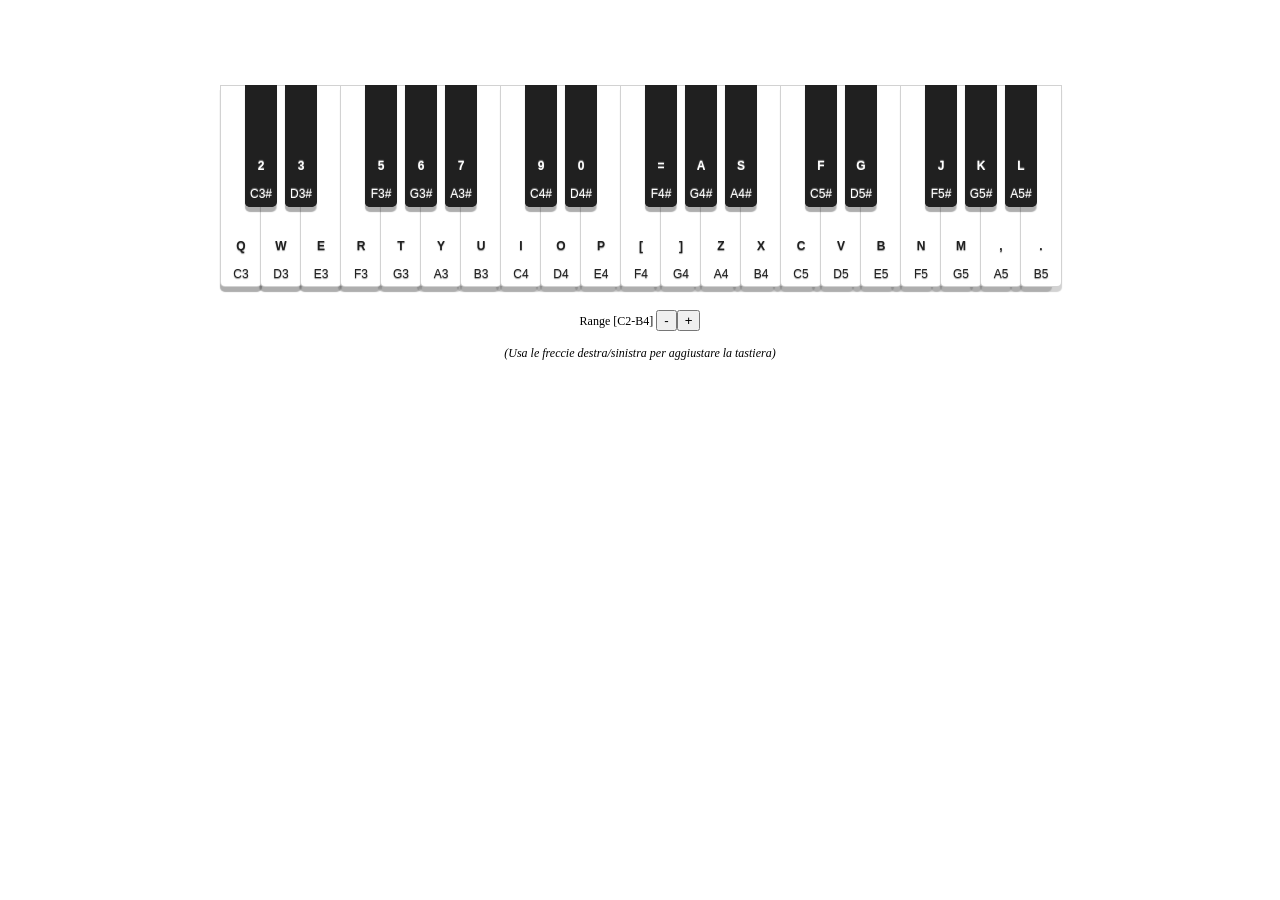
==== index.html @ 03572f60 "First commit." ====
<!DOCTYPE html>
<html lang="en">
<head>
    <meta charset="UTF-8">
    <title>Organ</title>
    <script src="audiosynth.js"></script>
    <script src="audiosynth.view.js"></script>
    <link rel="stylesheet" href="styles.css" />
</head>
<body>
<div class="field-mg-paragraph">
    <div class="entity entity-paragraphs-item paragraphs-item-mg-parag-text-html paragraphs-item-3822" about="" typeof="">
        <div class="content">
            <div class="field-mg-text-html-content">
                <div class="keyboard-options">
                    <div class="keyboard-holder" id="keyboard" style="width: 99.96%;">
                        &nbsp;
                        <div class="white key" id="KEY_C,-1" style="width: 4.76%; height: 200px; left: 0%;">
                            <div class="label"><b>Q</b><br><br>C<span name="OCTAVE_LABEL" value="-1">2</span></div>
                        </div>
                        <div class="black key" id="KEY_C#,-1" style="width: 3.5%; height: 120px; left: 2.97%;">
                            <div class="label"><b>2</b><br><br>C<span name="OCTAVE_LABEL" value="-1">2</span>#</div>
                        </div>
                        <div class="white key" id="KEY_D,-1" style="width: 4.76%; height: 200px; left: 4.7%;">
                            <div class="label"><b>W</b><br><br>D<span name="OCTAVE_LABEL" value="-1">2</span></div>
                        </div>
                        <div class="black key" id="KEY_D#,-1" style="width: 3.5%; height: 120px; left: 7.73%;">
                            <div class="label"><b>3</b><br><br>D<span name="OCTAVE_LABEL" value="-1">2</span>#</div>
                        </div>
                        <div class="white key" id="KEY_E,-1" style="width: 4.76%; height: 200px; left: 9.4%;">
                            <div class="label"><b>E</b><br><br>E<span name="OCTAVE_LABEL" value="-1">2</span></div>
                        </div>
                        <div class="white key" id="KEY_F,-1" style="width: 4.76%; height: 200px; left: 14.1%;">
                            <div class="label"><b>R</b><br><br>F<span name="OCTAVE_LABEL" value="-1">2</span></div>
                        </div>
                        <div class="black key" id="KEY_F#,-1" style="width: 3.5%; height: 120px; left: 17.25%;">
                            <div class="label"><b>5</b><br><br>F<span name="OCTAVE_LABEL" value="-1">2</span>#</div>
                        </div>
                        <div class="white key" id="KEY_G,-1" style="width: 4.76%; height: 200px; left: 18.8%;">
                            <div class="label"><b>T</b><br><br>G<span name="OCTAVE_LABEL" value="-1">2</span></div>
                        </div>
                        <div class="black key" id="KEY_G#,-1" style="width: 3.5%; height: 120px; left: 22.01%;">
                            <div class="label"><b>6</b><br><br>G<span name="OCTAVE_LABEL" value="-1">2</span>#</div>
                        </div>
                        <div class="white key" id="KEY_A,-1" style="width: 4.76%; height: 200px; left: 23.5%;">
                            <div class="label"><b>Y</b><br><br>A<span name="OCTAVE_LABEL" value="-1">2</span></div>
                        </div>
                        <div class="black key" id="KEY_A#,-1" style="width: 3.5%; height: 120px; left: 26.77%;">
                            <div class="label"><b>7</b><br><br>A<span name="OCTAVE_LABEL" value="-1">2</span>#</div>
                        </div>
                        <div class="white key" id="KEY_B,-1" style="width: 4.76%; height: 200px; left: 28.2%;">
                            <div class="label"><b>U</b><br><br>B<span name="OCTAVE_LABEL" value="-1">2</span></div>
                        </div>
                        <div class="white key" id="KEY_C,0" style="width: 4.76%; height: 200px; left: 32.9%;">
                            <div class="label"><b>I</b><br><br>C<span name="OCTAVE_LABEL" value="0">3</span></div>
                        </div>
                        <div class="black key" id="KEY_C#,0" style="width: 3.5%; height: 120px; left: 36.29%;">
                            <div class="label"><b>9</b><br><br>C<span name="OCTAVE_LABEL" value="0">3</span>#</div>
                        </div>
                        <div class="white key" id="KEY_D,0" style="width: 4.76%; height: 200px; left: 37.6%;">
                            <div class="label"><b>O</b><br><br>D<span name="OCTAVE_LABEL" value="0">3</span></div>
                        </div>
                        <div class="black key" id="KEY_D#,0" style="width: 3.5%; height: 120px; left: 41.05%;">
                            <div class="label"><b>0</b><br><br>D<span name="OCTAVE_LABEL" value="0">3</span>#</div>
                        </div>
                        <div class="white key" id="KEY_E,0" style="width: 4.76%; height: 200px; left: 42.3%;">
                            <div class="label"><b>P</b><br><br>E<span name="OCTAVE_LABEL" value="0">3</span></div>
                        </div>
                        <div class="white key" id="KEY_F,0" style="width: 4.76%; height: 200px; left: 47%;">
                            <div class="label"><b>[</b><br><br>F<span name="OCTAVE_LABEL" value="0">3</span></div>
                        </div>
                        <div class="black key" id="KEY_F#,0" style="width: 3.5%; height: 120px; left: 50.57%;">
                            <div class="label"><b>=</b><br><br>F<span name="OCTAVE_LABEL" value="0">3</span>#</div>
                        </div>
                        <div class="white key" id="KEY_G,0" style="width: 4.76%; height: 200px; left: 51.7%;">
                            <div class="label"><b>]</b><br><br>G<span name="OCTAVE_LABEL" value="0">3</span></div>
                        </div>
                        <div class="black key" id="KEY_G#,0" style="width: 3.5%; height: 120px; left: 55.33%;">
                            <div class="label"><b>A</b><br><br>G<span name="OCTAVE_LABEL" value="0">3</span>#</div>
                        </div>
                        <div class="white key" id="KEY_A,0" style="width: 4.76%; height: 200px; left: 56.4%;">
                            <div class="label"><b>Z</b><br><br>A<span name="OCTAVE_LABEL" value="0">3</span></div>
                        </div>
                        <div class="black key" id="KEY_A#,0" style="width: 3.5%; height: 120px; left: 60.09%;">
                            <div class="label"><b>S</b><br><br>A<span name="OCTAVE_LABEL" value="0">3</span>#</div>
                        </div>
                        <div class="white key" id="KEY_B,0" style="width: 4.76%; height: 200px; left: 61.1%;">
                            <div class="label"><b>X</b><br><br>B<span name="OCTAVE_LABEL" value="0">3</span></div>
                        </div>
                        <div class="white key" id="KEY_C,1" style="width: 4.76%; height: 200px; left: 65.8%;">
                            <div class="label"><b>C</b><br><br>C<span name="OCTAVE_LABEL" value="1">4</span></div>
                        </div>
                        <div class="black key" id="KEY_C#,1" style="width: 3.5%; height: 120px; left: 69.61%;">
                            <div class="label"><b>F</b><br><br>C<span name="OCTAVE_LABEL" value="1">4</span>#</div>
                        </div>
                        <div class="white key" id="KEY_D,1" style="width: 4.76%; height: 200px; left: 70.5%;">
                            <div class="label"><b>V</b><br><br>D<span name="OCTAVE_LABEL" value="1">4</span></div>
                        </div>
                        <div class="black key" id="KEY_D#,1" style="width: 3.5%; height: 120px; left: 74.37%;">
                            <div class="label"><b>G</b><br><br>D<span name="OCTAVE_LABEL" value="1">4</span>#</div>
                        </div>
                        <div class="white key" id="KEY_E,1" style="width: 4.76%; height: 200px; left: 75.2%;">
                            <div class="label"><b>B</b><br><br>E<span name="OCTAVE_LABEL" value="1">4</span></div>
                        </div>
                        <div class="white key" id="KEY_F,1" style="width: 4.76%; height: 200px; left: 79.9%;">
                            <div class="label"><b>N</b><br><br>F<span name="OCTAVE_LABEL" value="1">4</span></div>
                        </div>
                        <div class="black key" id="KEY_F#,1" style="width: 3.5%; height: 120px; left: 83.89%;">
                            <div class="label"><b>J</b><br><br>F<span name="OCTAVE_LABEL" value="1">4</span>#</div>
                        </div>
                        <div class="white key" id="KEY_G,1" style="width: 4.76%; height: 200px; left: 84.6%;">
                            <div class="label"><b>M</b><br><br>G<span name="OCTAVE_LABEL" value="1">4</span></div>
                        </div>
                        <div class="black key" id="KEY_G#,1" style="width: 3.5%; height: 120px; left: 88.65%;">
                            <div class="label"><b>K</b><br><br>G<span name="OCTAVE_LABEL" value="1">4</span>#</div>
                        </div>
                        <div class="white key" id="KEY_A,1" style="width: 4.76%; height: 200px; left: 89.3%;">
                            <div class="label"><b>,</b><br><br>A<span name="OCTAVE_LABEL" value="1">4</span></div>
                        </div>
                        <div class="black key" id="KEY_A#,1" style="width: 3.5%; height: 120px; left: 93.41%;">
                            <div class="label"><b>L</b><br><br>A<span name="OCTAVE_LABEL" value="1">4</span>#</div>
                        </div>
                        <div class="white key" id="KEY_B,1" style="width: 4.76%; height: 200px; left: 94%;">
                            <div class="label"><b>.</b><br><br>B<span name="OCTAVE_LABEL" value="1">4</span></div>
                        </div>
                    </div>
                    <div class="keyboard-options">Range [C<span id="OCTAVE_LOWER">2</span>-B<span id="OCTAVE_UPPER">4</span>]
                        <input id="-_OCTAVE" type="button" value="-"><input id="+_OCTAVE" type="button" value="+">
                        <br class="br-option"><br><i>(Usa le freccie destra/sinistra per aggiustare la tastiera)</i></div>
                    <script type="text/javascript">
                        <!--//--><![CDATA[// ><!--


                        var a = new AudioSynthView();
                        a.draw();
                        if (window.matchMedia("(orientation: portrait)").matches) {
                            alert("Ruota il telefono in modalità landscape per una visualizzazione del piano!")
                        }

                        //--><!]]>
                    </script>
                </div>
            </div>
        </div>
    </div>
</div>
</body>
</html>
---- styles.css ----
.keyboard-options body { font-family: Helvetica; color: rgb(32,32,32); padding: 10px;
    background:url('[data-uri]') repeat;
}

.keyboard-options b { font-weight: bold; }

.keyboard-options .key { position: absolute; font-family: Helvetica; font-weight: 100; font-size: 12px;
    border: 1px solid rgba(32,32,32,0.2);
    border-radius: 0px 0px 5px 5px;
    cursor:pointer;
    box-shadow: 0px 5px 1px rgba(32,32,32,0.2);
    -webkit-transition: margin 0.05s ease, background-color 0.05s ease, box-shadow 0.05s ease; }
.keyboard-options .key:hover { background-color: rgb(255,192,32); }

.keyboard-options .key .label { position: absolute; bottom: 5px; text-align: center; left: 0px; right: 0px; }

.keyboard-options .black { background-color: rgb(32,32,32); color: #ffffff; z-index: 1; text-shadow: 0px -1px 1px rgba(255,255,255,0.5); }

.keyboard-options .white { background-color: #ffffff; color: rgb(32,32,32); z-index: 0; text-shadow: 0px 1px 1px rgba(32,32,32,0.5); }

.keyboard-options .title { text-shadow: 0px 1px 1px rgba(32,32,32,0.2); font-size: 40px; font-weight: bold; font-family: Helvetica; padding: 10px; text-align: center; }

.keyboard-options .sub { color: rgb(96,96,96); font-size: 30px; padding: 10px; font-weight:100; margin:10px 0px; text-shadow: 0px 1px 1px rgba(32,32,32,0.2); text-align:center; }
.keyboard-options .sub a, .sub a:link, .sub a:visited, .sub a:active { font-weight:bold; color: rgb(128,160,255); text-decoration: none; }
.keyboard-options .sub a:hover { color: rgb(160,192,255); }

.keyboard-options .source a { color: rgb(255,96,96); }
.keyboard-options .source a:link, .source a:visited, .source a:active { color: rgb(255,96,96); }
.keyboard-options .source a:hover { color: rgb(255,128,128); }

.keyboard-options .small { font-size: 20px; }

.keyboard-options { margin: 30px auto; width: auto; text-align: center; font-size: 12px; font-weight: 200; padding:10px; }

.keyboard-holder { margin: 30px auto; height: 200px; position:relative; user-select:none; -webkit-user-select:none;-moz-user-select:none;-o-user-select:none; }

.keyboard-options .about { position: relative; max-width: 700px; margin: 30px auto; }
.keyboard-options .about .header { background-color:rgba(32,64,128,0.5); border-radius: 10px 10px 0px 0px; color:rgb(255,255,255); text-shadow:0px 1px 0px rgb(96,96,96);
    position: relative; max-width: 600px; margin: 0 auto;
    font-size: 30px; font-weight: bold; padding: 20px; text-align:center; }
.keyboard-options .about .contents { font-size: 16px; line-height: 20px; background-color: rgb(255,255,255); font-weight: 200; padding: 20px; text-align: left; position: relative;
    color: rgb(32,32,32); text-shadow: 0px 1px 0px rgb(224,224,224);
    box-shadow: 0px 5px 10px rgba(32,32,32,0.5); -webkit-box-shadow: 0px 5px 10px rgba(32,32,32,0.5); border: 1px solid rgb(192,192,192); }
.keyboard-options .about .footer { background-color:rgba(32,64,128,0.5); border-radius: 0px 0px 10px 10px; color:rgb(255,255,255);
    position: relative; max-width: 600px; margin: 0 auto; font-weight: bold; padding: 20px; }

.keyboard-options .about a, .about a:link, .about a:visited, .about a:active { font-weight:bold; color: rgb(224,96,32); text-decoration: none; }
.keyboard-options .about a:hover { color: rgb(224,128,64); }

.keyboard-options .code { border: 1px solid rgba(32,32,32,0.2); color: rgb(32,32,32); font-family: Courier New, Courier, monospace; font-size: 12px; white-space:pre; padding: 10px; margin: 10px; }

.keyboard-options .image { border: 1px solid rgba(32,32,32,0.2); color: rgb(32,32,32); font-family: Courier New, Courier, monospace; font-size: 12px; white-space:pre; padding: 10px; margin: 10px; text-align: center; }
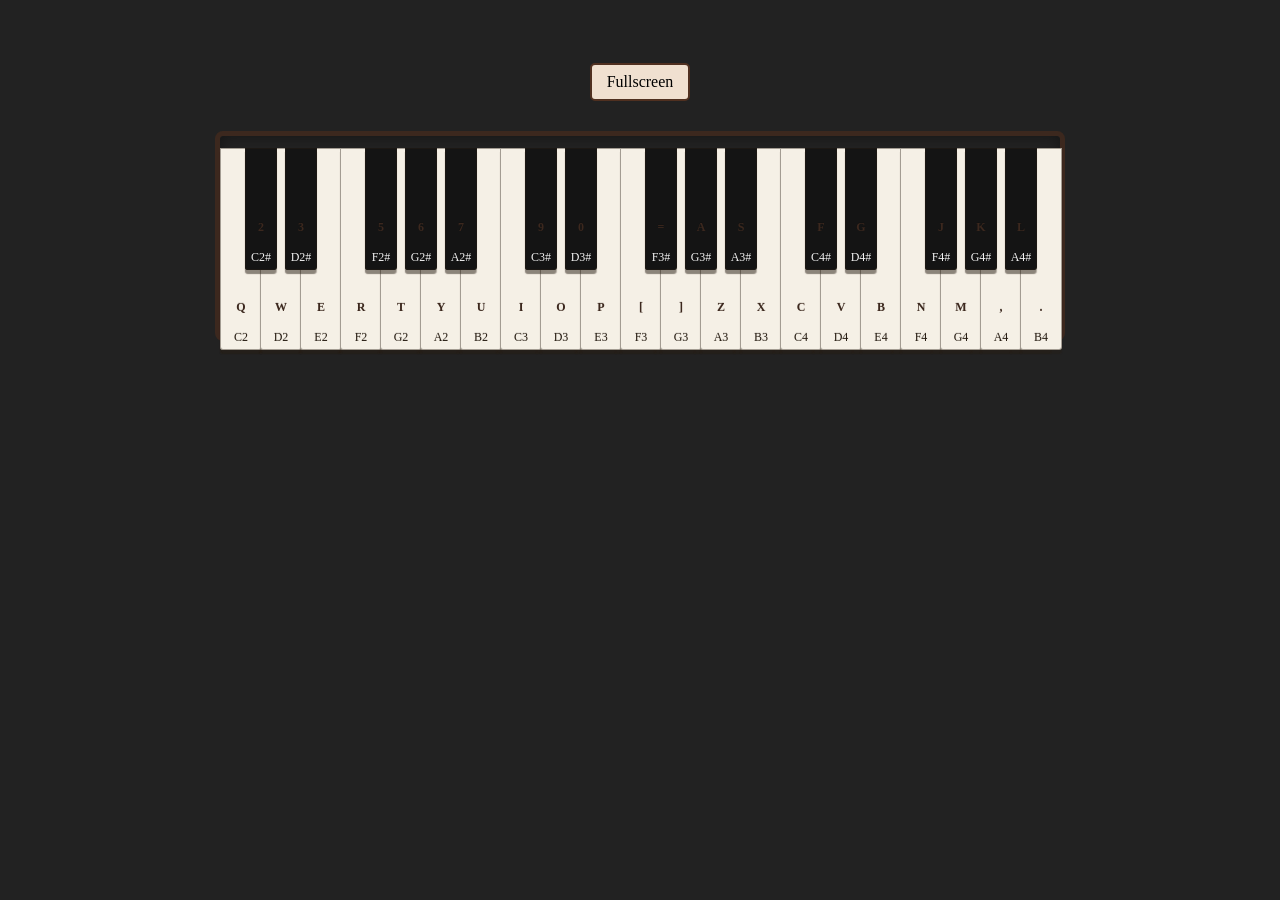
==== commit cf8ba9c6: "Fullscreen. Old Organ." ====
--- a/index.html
+++ b/index.html
@@ -13,6 +13,18 @@
         <div class="content">
             <div class="field-mg-text-html-content">
                 <div class="keyboard-options">
+                    <button id="fullscreenButton" style="
+                        margin: 0 auto;
+                        padding: 8px 15px;
+                        font-family: Georgia, serif;
+                        font-size: 16px;
+                        cursor: pointer;
+                        border: 2px solid #503020;
+                        background-color: #f0e0d0;
+                        border-radius: 5px;
+                        display: none; /* Nascosto di default, mostrato solo su mobile da JS */
+                    ">Fullscreen</button>
+
                     <div class="keyboard-holder" id="keyboard" style="width: 99.96%;">
                         &nbsp;
                         <div class="white key" id="KEY_C,-1" style="width: 4.76%; height: 200px; left: 0%;">
@@ -124,9 +136,9 @@
                             <div class="label"><b>.</b><br><br>B<span name="OCTAVE_LABEL" value="1">4</span></div>
                         </div>
                     </div>
-                    <div class="keyboard-options">Range [C<span id="OCTAVE_LOWER">2</span>-B<span id="OCTAVE_UPPER">4</span>]
+                    <!--<div class="keyboard-options">Range [C<span id="OCTAVE_LOWER">2</span>-B<span id="OCTAVE_UPPER">4</span>]
                         <input id="-_OCTAVE" type="button" value="-"><input id="+_OCTAVE" type="button" value="+">
-                        <br class="br-option"><br><i>(Usa le freccie destra/sinistra per aggiustare la tastiera)</i></div>
+                        <br class="br-option"><br><i>(Usa le freccie destra/sinistra per aggiustare la tastiera)</i></div>-->
                     <script type="text/javascript">
                         <!--//--><![CDATA[// ><!--
 
--- a/styles.css
+++ b/styles.css
@@ -1,52 +1,189 @@
-.keyboard-options body { font-family: Helvetica; color: rgb(32,32,32); padding: 10px;
-    background:url('[data-uri]') repeat;
+body {
+    font-family: Georgia, 'Times New Roman', serif; /* Font più vecchio e serif */
+    color: rgb(40, 30, 20); /* Colore del testo più scuro e caldo */
+    padding: 15px;
+    /* Sfondo leggermente invecchiato, meno saturo */
+    background:url('[data-uri]') repeat; /* Sfondo più discreto */
+    background: rgb(34, 34, 34); /* Colore del testo più scuro e caldo */
 }
 
-.keyboard-options b { font-weight: bold; }
+.keyboard-options b {
+    font-weight: 800; /* Più pesante per l'effetto */
+    color: rgb(60, 40, 30);
+}
 
-.keyboard-options .key { position: absolute; font-family: Helvetica; font-weight: 100; font-size: 12px;
-    border: 1px solid rgba(32,32,32,0.2);
-    border-radius: 0px 0px 5px 5px;
+.keyboard-options .key {
+    position: absolute;
+    font-family: Georgia, serif; /* Font invecchiato */
+    font-weight: 400; /* Regolare, non troppo sottile */
+    font-size: 12px;
+    /* Bordo più sporco e meno definito */
+    border: 1px solid rgba(40, 30, 20, 0.4);
+    border-radius: 0px 0px 3px 3px; /* Bordi leggermente meno arrotondati */
     cursor:pointer;
-    box-shadow: 0px 5px 1px rgba(32,32,32,0.2);
-    -webkit-transition: margin 0.05s ease, background-color 0.05s ease, box-shadow 0.05s ease; }
-.keyboard-options .key:hover { background-color: rgb(255,192,32); }
+    /* Ombra più opaca e meno definita */
+    box-shadow: 0px 4px 1px rgba(40, 30, 20, 0.3);
+    -webkit-transition: margin 0.05s ease, background-color 0.05s ease, box-shadow 0.05s ease;
+}
+.keyboard-options .key:hover {
+    background-color: rgb(255, 210, 100); /* Giallo/Oro più sbiadito */
+}
 
-.keyboard-options .key .label { position: absolute; bottom: 5px; text-align: center; left: 0px; right: 0px; }
+.keyboard-options .key .label {
+    position: absolute;
+    bottom: 4px; /* Abbassato leggermente */
+    text-align: center;
+    left: 0px;
+    right: 0px;
+    text-shadow: 0px -1px 0px rgba(0,0,0,0.1); /* Leggera ombra scura */
+}
 
-.keyboard-options .black { background-color: rgb(32,32,32); color: #ffffff; z-index: 1; text-shadow: 0px -1px 1px rgba(255,255,255,0.5); }
+.keyboard-options .black {
+    background-color: rgb(20, 20, 20); /* Nero più profondo */
+    color: #f0f0f0; /* Bianco sporco */
+    z-index: 1;
+    text-shadow: 0px -1px 1px rgba(255,255,255,0.4); /* Ombra interna più tenue */
+}
 
-.keyboard-options .white { background-color: #ffffff; color: rgb(32,32,32); z-index: 0; text-shadow: 0px 1px 1px rgba(32,32,32,0.5); }
+.keyboard-options .white {
+    background-color: rgb(245, 240, 230); /* Avorio/Crema anziché bianco puro */
+    color: rgb(40, 30, 20);
+    z-index: 0;
+    text-shadow: 0px 1px 1px rgba(40, 30, 20, 0.3); /* Ombra chiara, meno contrasto */
+}
 
-.keyboard-options .title { text-shadow: 0px 1px 1px rgba(32,32,32,0.2); font-size: 40px; font-weight: bold; font-family: Helvetica; padding: 10px; text-align: center; }
+.keyboard-options .title {
+    text-shadow: 0px 2px 2px rgba(0,0,0,0.5); /* Ombra più pesante per un titolo classico */
+    font-size: 38px; /* Leggermente rimpicciolito */
+    font-weight: 900; /* Molto pesante */
+    font-family: Georgia, serif;
+    padding: 10px;
+    text-align: center;
+    color: rgb(70, 50, 40); /* Colore del titolo più marrone/vecchio */
+}
 
-.keyboard-options .sub { color: rgb(96,96,96); font-size: 30px; padding: 10px; font-weight:100; margin:10px 0px; text-shadow: 0px 1px 1px rgba(32,32,32,0.2); text-align:center; }
-.keyboard-options .sub a, .sub a:link, .sub a:visited, .sub a:active { font-weight:bold; color: rgb(128,160,255); text-decoration: none; }
-.keyboard-options .sub a:hover { color: rgb(160,192,255); }
+.keyboard-options .sub {
+    color: rgb(100, 80, 70); /* Grigio-marrone */
+    font-size: 26px; /* Leggermente rimpicciolito */
+    padding: 10px;
+    font-weight: 100;
+    margin: 10px 0px;
+    text-shadow: 0px 1px 0px rgba(220,220,220,0.7); /* Ombra molto tenue */
+    text-align:center;
+}
+.keyboard-options .sub a, .sub a:link, .sub a:visited, .sub a:active {
+    font-weight:bold;
+    color: rgb(160,110,80); /* Link color terra/ruggine */
+    text-decoration: none;
+}
+.keyboard-options .sub a:hover {
+    color: rgb(190,140,110);
+}
 
-.keyboard-options .source a { color: rgb(255,96,96); }
-.keyboard-options .source a:link, .source a:visited, .source a:active { color: rgb(255,96,96); }
-.keyboard-options .source a:hover { color: rgb(255,128,128); }
+.keyboard-options .source a { color: rgb(180, 80, 80); } /* Rosso più spento */
+.keyboard-options .source a:link, .source a:visited, .source a:active { color: rgb(180, 80, 80); }
+.keyboard-options .source a:hover { color: rgb(200, 100, 100); }
 
-.keyboard-options .small { font-size: 20px; }
+.keyboard-options .small {
+    font-size: 18px; /* Rimpicciolito */
+    font-style: italic; /* Aggiunto corsivo per l'effetto invecchiato */
+}
 
-.keyboard-options { margin: 30px auto; width: auto; text-align: center; font-size: 12px; font-weight: 200; padding:10px; }
+.keyboard-options {
+    margin: 30px auto;
+    width: auto;
+    text-align: center;
+    font-size: 11px; /* Rimpicciolito */
+    font-weight: 300;
+    padding:10px;
+}
 
-.keyboard-holder { margin: 30px auto; height: 200px; position:relative; user-select:none; -webkit-user-select:none;-moz-user-select:none;-o-user-select:none; }
+.keyboard-holder {
+    margin: 30px auto;
+    height: 200px;
+    position:relative;
+    user-select:none;
+    -webkit-user-select:none;
+    -moz-user-select:none;
+    -o-user-select:none;
+    /* Aggiunto un bordo per simulare la cassa dell'organo */
+    border: 5px solid rgb(60, 40, 30);
+    border-radius: 8px;
+    box-shadow: inset 0 0 15px rgba(0,0,0,0.4); /* Ombra interna per profondità */
+}
 
-.keyboard-options .about { position: relative; max-width: 700px; margin: 30px auto; }
-.keyboard-options .about .header { background-color:rgba(32,64,128,0.5); border-radius: 10px 10px 0px 0px; color:rgb(255,255,255); text-shadow:0px 1px 0px rgb(96,96,96);
-    position: relative; max-width: 600px; margin: 0 auto;
-    font-size: 30px; font-weight: bold; padding: 20px; text-align:center; }
-.keyboard-options .about .contents { font-size: 16px; line-height: 20px; background-color: rgb(255,255,255); font-weight: 200; padding: 20px; text-align: left; position: relative;
-    color: rgb(32,32,32); text-shadow: 0px 1px 0px rgb(224,224,224);
-    box-shadow: 0px 5px 10px rgba(32,32,32,0.5); -webkit-box-shadow: 0px 5px 10px rgba(32,32,32,0.5); border: 1px solid rgb(192,192,192); }
-.keyboard-options .about .footer { background-color:rgba(32,64,128,0.5); border-radius: 0px 0px 10px 10px; color:rgb(255,255,255);
-    position: relative; max-width: 600px; margin: 0 auto; font-weight: bold; padding: 20px; }
+.keyboard-options .about {
+    position: relative;
+    max-width: 700px;
+    margin: 30px auto;
+}
+.keyboard-options .about .header {
+    /* Colori più spenti per il pannello informativo */
+    background-color:rgba(70, 50, 40, 0.8);
+    border-radius: 8px 8px 0px 0px;
+    color:rgb(255, 240, 220); /* Bianco sporco/crema */
+    text-shadow:0px 1px 1px rgb(30,20,10);
+    position: relative;
+    max-width: 600px;
+    margin: 0 auto;
+    font-size: 28px; /* Leggermente rimpicciolito */
+    font-weight: bold;
+    padding: 15px;
+    text-align:center;
+}
+.keyboard-options .about .contents {
+    font-size: 15px; /* Rimpicciolito */
+    line-height: 22px;
+    background-color: rgb(250, 245, 235); /* Sfondo color pergamena */
+    font-weight: 300; /* Meno grassetto */
+    padding: 20px;
+    text-align: left;
+    position: relative;
+    color: rgb(40, 30, 20);
+    text-shadow: 0px 1px 0px rgba(240,240,240,0.8); /* Ombra molto tenue */
+    box-shadow: 0px 5px 10px rgba(40, 30, 20, 0.5); /* Ombra più scura e calda */
+    -webkit-box-shadow: 0px 5px 10px rgba(40, 30, 20, 0.5);
+    border: 1px solid rgb(180, 170, 160); /* Bordo invecchiato */
+}
+.keyboard-options .about .footer {
+    background-color:rgba(70, 50, 40, 0.8);
+    border-radius: 0px 0px 8px 8px;
+    color:rgb(255, 240, 220);
+    position: relative;
+    max-width: 600px;
+    margin: 0 auto;
+    font-weight: bold;
+    padding: 15px;
+}
 
-.keyboard-options .about a, .about a:link, .about a:visited, .about a:active { font-weight:bold; color: rgb(224,96,32); text-decoration: none; }
-.keyboard-options .about a:hover { color: rgb(224,128,64); }
+.keyboard-options .about a, .about a:link, .about a:visited, .about a:active {
+    font-weight:bold;
+    color: rgb(180, 120, 70); /* Rame/Bronzo */
+    text-decoration: none;
+}
+.keyboard-options .about a:hover {
+    color: rgb(200, 140, 90);
+}
 
-.keyboard-options .code { border: 1px solid rgba(32,32,32,0.2); color: rgb(32,32,32); font-family: Courier New, Courier, monospace; font-size: 12px; white-space:pre; padding: 10px; margin: 10px; }
+.keyboard-options .code {
+    border: 1px solid rgba(40, 30, 20, 0.4);
+    color: rgb(40, 30, 20);
+    font-family: 'Courier New', Courier, monospace;
+    font-size: 11px; /* Rimpicciolito */
+    white-space:pre;
+    padding: 10px;
+    margin: 10px;
+    background-color: rgb(255, 250, 245); /* Sfondo pergamena */
+}
 
-.keyboard-options .image { border: 1px solid rgba(32,32,32,0.2); color: rgb(32,32,32); font-family: Courier New, Courier, monospace; font-size: 12px; white-space:pre; padding: 10px; margin: 10px; text-align: center; }+.keyboard-options .image {
+    border: 1px solid rgba(40, 30, 20, 0.4);
+    color: rgb(40, 30, 20);
+    font-family: 'Courier New', Courier, monospace;
+    font-size: 11px;
+    white-space:pre;
+    padding: 10px;
+    margin: 10px;
+    text-align: center;
+    background-color: rgb(255, 250, 245);
+}
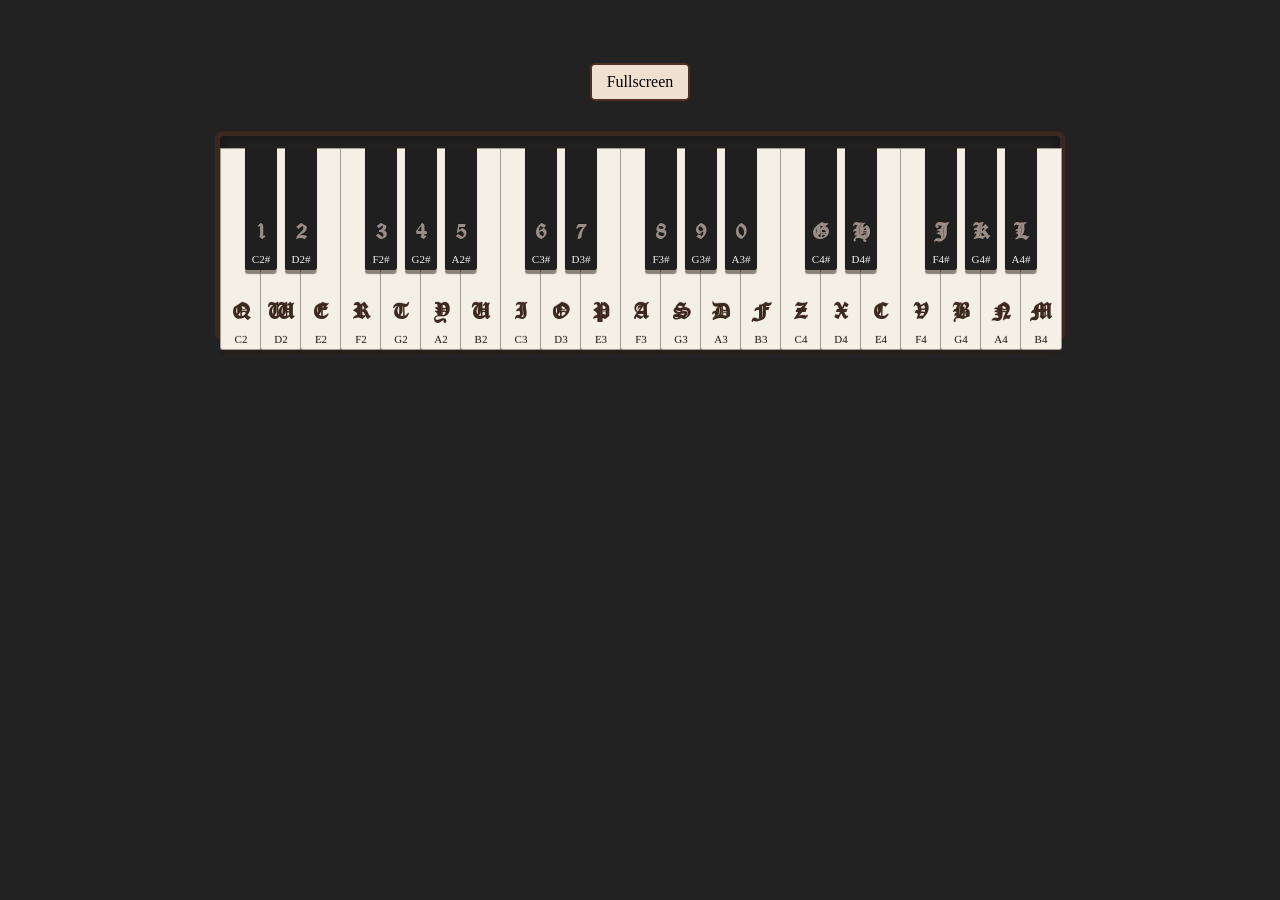
==== commit 5abcfe84: "Secret keys." ====
--- a/index.html
+++ b/index.html
@@ -3,9 +3,9 @@
 <head>
     <meta charset="UTF-8">
     <title>Organ</title>
-    <script src="audiosynth.js"></script>
-    <script src="audiosynth.view.js"></script>
-    <link rel="stylesheet" href="styles.css" />
+    <script src="js/audiosynth.js"></script>
+    <script src="js/audiosynth.view.js"></script>
+    <link rel="stylesheet" href="styles/styles.css" />
 </head>
 <body>
 <div class="field-mg-paragraph">
--- a/styles/styles.css
+++ b/styles/styles.css
@@ -0,0 +1,215 @@
+/* Passo 1: Caricamento del Font Gotico */
+@font-face {
+    font-family: 'OldLondon';
+    src: url('../fonts/OldLondon.ttf') format('woff'), url('../fonts/Olondon_.otf') format('woff');
+    font-weight: normal;
+    font-style: normal;
+}
+
+body {
+    font-family: 'Times New Roman', Georgia, serif; /* Font più vecchio e serif */
+    font-size: 24px; /* Aumenta leggermente per leggibilità gotica */
+    color: rgb(40, 30, 20); /* Colore del testo più scuro e caldo */
+    padding: 15px;
+    /* Sfondo leggermente invecchiato, meno saturo */
+    /* background:url('[data-uri]') repeat; /* Sfondo più discreto */
+    background: rgb(34, 34, 34); /* Colore del testo più scuro e caldo */
+}
+
+.keyboard-options b {
+    font-family: 'OldLondon', 'Times New Roman', Georgia, serif; /* Font più vecchio e serif */
+    /* font-weight: 800; /* Più pesante per l'effetto */
+    font-size: 24px; /* Aumenta leggermente per leggibilità gotica */
+    color: rgb(60, 40, 30);
+}
+.keyboard-options .black b {
+    color: rgb(155 141 134);
+}
+
+.keyboard-options .key {
+    position: absolute;
+    /* font-family: Georgia, serif; /* Font invecchiato */
+    /* font-weight: 400; font-size: 12px; Regolare, non troppo sottile */
+
+    /* Bordo più sporco e meno definito */
+    border: 1px solid rgba(40, 30, 20, 0.4);
+    border-radius: 0px 0px 3px 3px; /* Bordi leggermente meno arrotondati */
+    cursor:pointer;
+    /* Ombra più opaca e meno definita */
+    box-shadow: 0px 4px 1px rgba(40, 30, 20, 0.3);
+    -webkit-transition: margin 0.05s ease, background-color 0.05s ease, box-shadow 0.05s ease;
+}
+.keyboard-options .key:hover {
+    background-color: rgb(119, 116, 98); /* Giallo/Oro più sbiadito */
+}
+
+.keyboard-options .key .label {
+    position: absolute;
+    bottom: 4px; /* Abbassato leggermente */
+    text-align: center;
+    left: 0px;
+    right: 0px;
+    text-shadow: 0px -1px 0px rgba(0,0,0,0.1); /* Leggera ombra scura */
+}
+
+.keyboard-options .black {
+    background-color: rgb(31, 31, 31); /* Nero più profondo */
+    color: #f0f0f0; /* Bianco sporco */
+    z-index: 1;
+    text-shadow: 0px -1px 1px rgba(255,255,255,0.4); /* Ombra interna più tenue */
+}
+
+.keyboard-options .white {
+    background-color: rgb(245, 240, 230); /* Avorio/Crema anziché bianco puro */
+    color: rgb(40, 30, 20);
+    z-index: 0;
+    text-shadow: 0px 1px 1px rgba(40, 30, 20, 0.3); /* Ombra chiara, meno contrasto */
+}
+
+.keyboard-options .title {
+    text-shadow: 0px 2px 2px rgba(0,0,0,0.5); /* Ombra più pesante per un titolo classico */
+    font-size: 38px; /* Leggermente rimpicciolito */
+    font-weight: 900; /* Molto pesante */
+    font-family: Georgia, serif;
+    padding: 10px;
+    text-align: center;
+    color: rgb(70, 50, 40); /* Colore del titolo più marrone/vecchio */
+}
+
+.keyboard-options .sub {
+    color: rgb(100, 80, 70); /* Grigio-marrone */
+    font-size: 26px; /* Leggermente rimpicciolito */
+    padding: 10px;
+    font-weight: 100;
+    margin: 10px 0px;
+    text-shadow: 0px 1px 0px rgba(220,220,220,0.7); /* Ombra molto tenue */
+    text-align:center;
+}
+.keyboard-options .sub a, .sub a:link, .sub a:visited, .sub a:active {
+    font-weight:bold;
+    color: rgb(160,110,80); /* Link color terra/ruggine */
+    text-decoration: none;
+}
+.keyboard-options .sub a:hover {
+    color: rgb(190,140,110);
+}
+
+.keyboard-options .source a { color: rgb(180, 80, 80); } /* Rosso più spento */
+.keyboard-options .source a:link, .source a:visited, .source a:active { color: rgb(180, 80, 80); }
+.keyboard-options .source a:hover { color: rgb(200, 100, 100); }
+
+.keyboard-options .small {
+    font-size: 18px; /* Rimpicciolito */
+    font-style: italic; /* Aggiunto corsivo per l'effetto invecchiato */
+}
+
+.keyboard-options {
+    margin: 30px auto;
+    width: auto;
+    text-align: center;
+    font-size: 11px; /* Rimpicciolito */
+    font-weight: 300;
+    padding:10px;
+}
+
+.keyboard-holder {
+    margin: 30px auto;
+    height: 200px;
+    position:relative;
+    user-select:none;
+    -webkit-user-select:none;
+    -moz-user-select:none;
+    -o-user-select:none;
+    /* Aggiunto un bordo per simulare la cassa dell'organo */
+    border: 5px solid rgb(60, 40, 30);
+    border-radius: 8px;
+    box-shadow: inset 0 0 15px rgba(0,0,0,0.4); /* Ombra interna per profondità */
+}
+
+.keyboard-options .about {
+    position: relative;
+    max-width: 700px;
+    margin: 30px auto;
+}
+.keyboard-options .about .header {
+    /* Colori più spenti per il pannello informativo */
+    background-color:rgba(70, 50, 40, 0.8);
+    border-radius: 8px 8px 0px 0px;
+    color:rgb(255, 240, 220); /* Bianco sporco/crema */
+    text-shadow:0px 1px 1px rgb(30,20,10);
+    position: relative;
+    max-width: 600px;
+    margin: 0 auto;
+    font-size: 28px; /* Leggermente rimpicciolito */
+    font-weight: bold;
+    padding: 15px;
+    text-align:center;
+}
+.keyboard-options .about .contents {
+    font-size: 15px; /* Rimpicciolito */
+    line-height: 22px;
+    background-color: rgb(250, 245, 235); /* Sfondo color pergamena */
+    font-weight: 300; /* Meno grassetto */
+    padding: 20px;
+    text-align: left;
+    position: relative;
+    color: rgb(40, 30, 20);
+    text-shadow: 0px 1px 0px rgba(240,240,240,0.8); /* Ombra molto tenue */
+    box-shadow: 0px 5px 10px rgba(40, 30, 20, 0.5); /* Ombra più scura e calda */
+    -webkit-box-shadow: 0px 5px 10px rgba(40, 30, 20, 0.5);
+    border: 1px solid rgb(180, 170, 160); /* Bordo invecchiato */
+}
+.keyboard-options .about .footer {
+    background-color:rgba(70, 50, 40, 0.8);
+    border-radius: 0px 0px 8px 8px;
+    color:rgb(255, 240, 220);
+    position: relative;
+    max-width: 600px;
+    margin: 0 auto;
+    font-weight: bold;
+    padding: 15px;
+}
+
+.keyboard-options .about a, .about a:link, .about a:visited, .about a:active {
+    font-weight:bold;
+    color: rgb(180, 120, 70); /* Rame/Bronzo */
+    text-decoration: none;
+}
+.keyboard-options .about a:hover {
+    color: rgb(200, 140, 90);
+}
+
+.keyboard-options .code {
+    border: 1px solid rgba(40, 30, 20, 0.4);
+    color: rgb(40, 30, 20);
+    font-family: 'Courier New', Courier, monospace;
+    font-size: 11px; /* Rimpicciolito */
+    white-space:pre;
+    padding: 10px;
+    margin: 10px;
+    background-color: rgb(255, 250, 245); /* Sfondo pergamena */
+}
+
+.keyboard-options .image {
+    border: 1px solid rgba(40, 30, 20, 0.4);
+    color: rgb(40, 30, 20);
+    font-family: 'Courier New', Courier, monospace;
+    font-size: 11px;
+    white-space:pre;
+    padding: 10px;
+    margin: 10px;
+    text-align: center;
+    background-color: rgb(255, 250, 245);
+}
+
+/* Transizione per un effetto visivo più gradevole */
+.keyboard-holder {
+    transition: filter 0.5s ease-out;
+}
+
+/* Stile per la modalità scura/logora */
+.keyboard-holder.dark-mode {
+    /* Oscura la tastiera (filtro) */
+    filter: brightness(30%) contrast(110%) hue-rotate(10deg);
+    box-shadow: 0 0 50px rgba(0,0,0,0.8); /* Aggiunge un bagliore scuro intorno */
+}
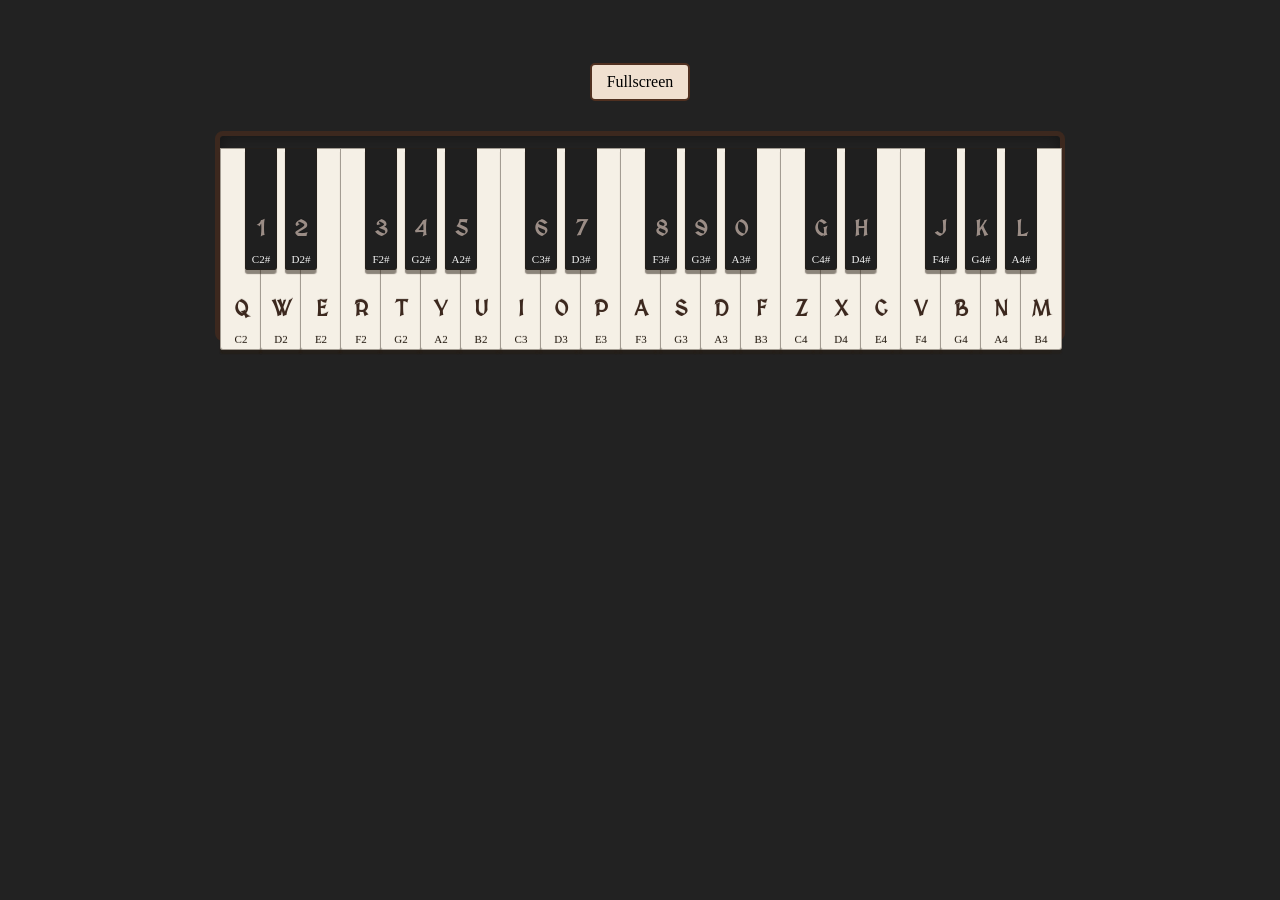
==== commit 2353cd36: "Secret keys." ====
--- a/index.html
+++ b/index.html
@@ -6,6 +6,7 @@
     <script src="js/audiosynth.js"></script>
     <script src="js/audiosynth.view.js"></script>
     <link rel="stylesheet" href="styles/styles.css" />
+    <link href="https://fonts.googleapis.com/css2?family=MedievalSharp&display=swap" rel="stylesheet">
 </head>
 <body>
 <div class="field-mg-paragraph">
--- a/styles/styles.css
+++ b/styles/styles.css
@@ -1,13 +1,6 @@
-/* Passo 1: Caricamento del Font Gotico */
-@font-face {
-    font-family: 'OldLondon';
-    src: url('../fonts/OldLondon.ttf') format('woff'), url('../fonts/Olondon_.otf') format('woff');
-    font-weight: normal;
-    font-style: normal;
-}
-
 body {
     font-family: 'Times New Roman', Georgia, serif; /* Font più vecchio e serif */
+    /* text-transform: lowercase; */
     font-size: 24px; /* Aumenta leggermente per leggibilità gotica */
     color: rgb(40, 30, 20); /* Colore del testo più scuro e caldo */
     padding: 15px;
@@ -17,9 +10,10 @@
 }
 
 .keyboard-options b {
-    font-family: 'OldLondon', 'Times New Roman', Georgia, serif; /* Font più vecchio e serif */
+    font-family: 'MedievalSharp', cursive; /* Font più vecchio e serif */
     /* font-weight: 800; /* Più pesante per l'effetto */
-    font-size: 24px; /* Aumenta leggermente per leggibilità gotica */
+    font-weight: 700; /* Usa il peso grassetto per maggiore leggibilità */
+    font-size: 22px; /* Aumenta leggermente per leggibilità gotica */
     color: rgb(60, 40, 30);
 }
 .keyboard-options .black b {
@@ -33,10 +27,10 @@
 
     /* Bordo più sporco e meno definito */
     border: 1px solid rgba(40, 30, 20, 0.4);
-    border-radius: 0px 0px 3px 3px; /* Bordi leggermente meno arrotondati */
+    border-radius: 0 0 3px 3px; /* Bordi leggermente meno arrotondati */
     cursor:pointer;
     /* Ombra più opaca e meno definita */
-    box-shadow: 0px 4px 1px rgba(40, 30, 20, 0.3);
+    box-shadow: 0 4px 1px rgba(40, 30, 20, 0.3);
     -webkit-transition: margin 0.05s ease, background-color 0.05s ease, box-shadow 0.05s ease;
 }
 .keyboard-options .key:hover {
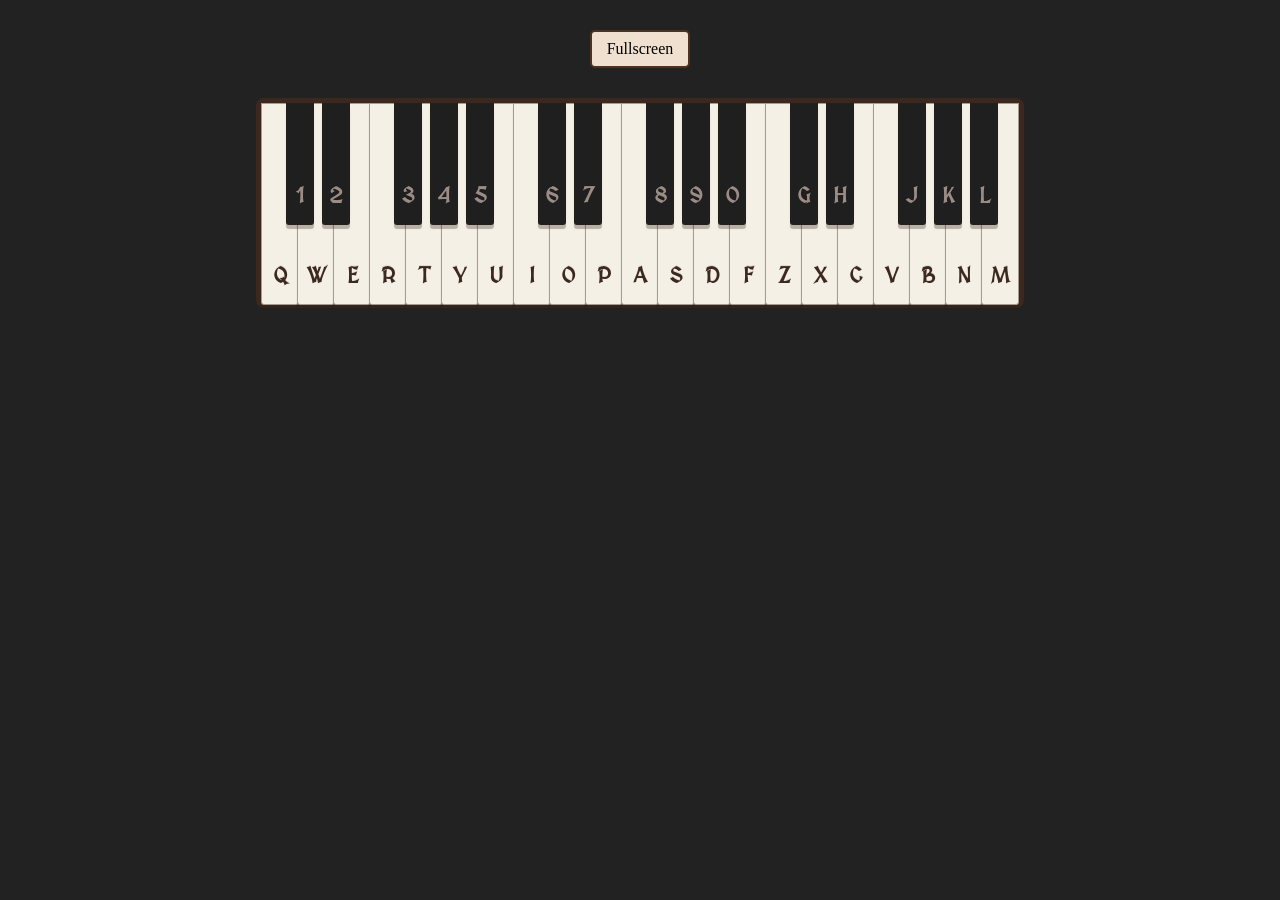
==== commit b48ca0ec: "Secret keys." ====
--- a/index.html
+++ b/index.html
@@ -7,6 +7,7 @@
     <script src="js/audiosynth.view.js"></script>
     <link rel="stylesheet" href="styles/styles.css" />
     <link href="https://fonts.googleapis.com/css2?family=MedievalSharp&display=swap" rel="stylesheet">
+    <meta name="viewport" content="width=device-width, initial-scale=0.8">
 </head>
 <body>
 <div class="field-mg-paragraph">
@@ -26,117 +27,7 @@
                         display: none; /* Nascosto di default, mostrato solo su mobile da JS */
                     ">Fullscreen</button>
 
-                    <div class="keyboard-holder" id="keyboard" style="width: 99.96%;">
-                        &nbsp;
-                        <div class="white key" id="KEY_C,-1" style="width: 4.76%; height: 200px; left: 0%;">
-                            <div class="label"><b>Q</b><br><br>C<span name="OCTAVE_LABEL" value="-1">2</span></div>
-                        </div>
-                        <div class="black key" id="KEY_C#,-1" style="width: 3.5%; height: 120px; left: 2.97%;">
-                            <div class="label"><b>2</b><br><br>C<span name="OCTAVE_LABEL" value="-1">2</span>#</div>
-                        </div>
-                        <div class="white key" id="KEY_D,-1" style="width: 4.76%; height: 200px; left: 4.7%;">
-                            <div class="label"><b>W</b><br><br>D<span name="OCTAVE_LABEL" value="-1">2</span></div>
-                        </div>
-                        <div class="black key" id="KEY_D#,-1" style="width: 3.5%; height: 120px; left: 7.73%;">
-                            <div class="label"><b>3</b><br><br>D<span name="OCTAVE_LABEL" value="-1">2</span>#</div>
-                        </div>
-                        <div class="white key" id="KEY_E,-1" style="width: 4.76%; height: 200px; left: 9.4%;">
-                            <div class="label"><b>E</b><br><br>E<span name="OCTAVE_LABEL" value="-1">2</span></div>
-                        </div>
-                        <div class="white key" id="KEY_F,-1" style="width: 4.76%; height: 200px; left: 14.1%;">
-                            <div class="label"><b>R</b><br><br>F<span name="OCTAVE_LABEL" value="-1">2</span></div>
-                        </div>
-                        <div class="black key" id="KEY_F#,-1" style="width: 3.5%; height: 120px; left: 17.25%;">
-                            <div class="label"><b>5</b><br><br>F<span name="OCTAVE_LABEL" value="-1">2</span>#</div>
-                        </div>
-                        <div class="white key" id="KEY_G,-1" style="width: 4.76%; height: 200px; left: 18.8%;">
-                            <div class="label"><b>T</b><br><br>G<span name="OCTAVE_LABEL" value="-1">2</span></div>
-                        </div>
-                        <div class="black key" id="KEY_G#,-1" style="width: 3.5%; height: 120px; left: 22.01%;">
-                            <div class="label"><b>6</b><br><br>G<span name="OCTAVE_LABEL" value="-1">2</span>#</div>
-                        </div>
-                        <div class="white key" id="KEY_A,-1" style="width: 4.76%; height: 200px; left: 23.5%;">
-                            <div class="label"><b>Y</b><br><br>A<span name="OCTAVE_LABEL" value="-1">2</span></div>
-                        </div>
-                        <div class="black key" id="KEY_A#,-1" style="width: 3.5%; height: 120px; left: 26.77%;">
-                            <div class="label"><b>7</b><br><br>A<span name="OCTAVE_LABEL" value="-1">2</span>#</div>
-                        </div>
-                        <div class="white key" id="KEY_B,-1" style="width: 4.76%; height: 200px; left: 28.2%;">
-                            <div class="label"><b>U</b><br><br>B<span name="OCTAVE_LABEL" value="-1">2</span></div>
-                        </div>
-                        <div class="white key" id="KEY_C,0" style="width: 4.76%; height: 200px; left: 32.9%;">
-                            <div class="label"><b>I</b><br><br>C<span name="OCTAVE_LABEL" value="0">3</span></div>
-                        </div>
-                        <div class="black key" id="KEY_C#,0" style="width: 3.5%; height: 120px; left: 36.29%;">
-                            <div class="label"><b>9</b><br><br>C<span name="OCTAVE_LABEL" value="0">3</span>#</div>
-                        </div>
-                        <div class="white key" id="KEY_D,0" style="width: 4.76%; height: 200px; left: 37.6%;">
-                            <div class="label"><b>O</b><br><br>D<span name="OCTAVE_LABEL" value="0">3</span></div>
-                        </div>
-                        <div class="black key" id="KEY_D#,0" style="width: 3.5%; height: 120px; left: 41.05%;">
-                            <div class="label"><b>0</b><br><br>D<span name="OCTAVE_LABEL" value="0">3</span>#</div>
-                        </div>
-                        <div class="white key" id="KEY_E,0" style="width: 4.76%; height: 200px; left: 42.3%;">
-                            <div class="label"><b>P</b><br><br>E<span name="OCTAVE_LABEL" value="0">3</span></div>
-                        </div>
-                        <div class="white key" id="KEY_F,0" style="width: 4.76%; height: 200px; left: 47%;">
-                            <div class="label"><b>[</b><br><br>F<span name="OCTAVE_LABEL" value="0">3</span></div>
-                        </div>
-                        <div class="black key" id="KEY_F#,0" style="width: 3.5%; height: 120px; left: 50.57%;">
-                            <div class="label"><b>=</b><br><br>F<span name="OCTAVE_LABEL" value="0">3</span>#</div>
-                        </div>
-                        <div class="white key" id="KEY_G,0" style="width: 4.76%; height: 200px; left: 51.7%;">
-                            <div class="label"><b>]</b><br><br>G<span name="OCTAVE_LABEL" value="0">3</span></div>
-                        </div>
-                        <div class="black key" id="KEY_G#,0" style="width: 3.5%; height: 120px; left: 55.33%;">
-                            <div class="label"><b>A</b><br><br>G<span name="OCTAVE_LABEL" value="0">3</span>#</div>
-                        </div>
-                        <div class="white key" id="KEY_A,0" style="width: 4.76%; height: 200px; left: 56.4%;">
-                            <div class="label"><b>Z</b><br><br>A<span name="OCTAVE_LABEL" value="0">3</span></div>
-                        </div>
-                        <div class="black key" id="KEY_A#,0" style="width: 3.5%; height: 120px; left: 60.09%;">
-                            <div class="label"><b>S</b><br><br>A<span name="OCTAVE_LABEL" value="0">3</span>#</div>
-                        </div>
-                        <div class="white key" id="KEY_B,0" style="width: 4.76%; height: 200px; left: 61.1%;">
-                            <div class="label"><b>X</b><br><br>B<span name="OCTAVE_LABEL" value="0">3</span></div>
-                        </div>
-                        <div class="white key" id="KEY_C,1" style="width: 4.76%; height: 200px; left: 65.8%;">
-                            <div class="label"><b>C</b><br><br>C<span name="OCTAVE_LABEL" value="1">4</span></div>
-                        </div>
-                        <div class="black key" id="KEY_C#,1" style="width: 3.5%; height: 120px; left: 69.61%;">
-                            <div class="label"><b>F</b><br><br>C<span name="OCTAVE_LABEL" value="1">4</span>#</div>
-                        </div>
-                        <div class="white key" id="KEY_D,1" style="width: 4.76%; height: 200px; left: 70.5%;">
-                            <div class="label"><b>V</b><br><br>D<span name="OCTAVE_LABEL" value="1">4</span></div>
-                        </div>
-                        <div class="black key" id="KEY_D#,1" style="width: 3.5%; height: 120px; left: 74.37%;">
-                            <div class="label"><b>G</b><br><br>D<span name="OCTAVE_LABEL" value="1">4</span>#</div>
-                        </div>
-                        <div class="white key" id="KEY_E,1" style="width: 4.76%; height: 200px; left: 75.2%;">
-                            <div class="label"><b>B</b><br><br>E<span name="OCTAVE_LABEL" value="1">4</span></div>
-                        </div>
-                        <div class="white key" id="KEY_F,1" style="width: 4.76%; height: 200px; left: 79.9%;">
-                            <div class="label"><b>N</b><br><br>F<span name="OCTAVE_LABEL" value="1">4</span></div>
-                        </div>
-                        <div class="black key" id="KEY_F#,1" style="width: 3.5%; height: 120px; left: 83.89%;">
-                            <div class="label"><b>J</b><br><br>F<span name="OCTAVE_LABEL" value="1">4</span>#</div>
-                        </div>
-                        <div class="white key" id="KEY_G,1" style="width: 4.76%; height: 200px; left: 84.6%;">
-                            <div class="label"><b>M</b><br><br>G<span name="OCTAVE_LABEL" value="1">4</span></div>
-                        </div>
-                        <div class="black key" id="KEY_G#,1" style="width: 3.5%; height: 120px; left: 88.65%;">
-                            <div class="label"><b>K</b><br><br>G<span name="OCTAVE_LABEL" value="1">4</span>#</div>
-                        </div>
-                        <div class="white key" id="KEY_A,1" style="width: 4.76%; height: 200px; left: 89.3%;">
-                            <div class="label"><b>,</b><br><br>A<span name="OCTAVE_LABEL" value="1">4</span></div>
-                        </div>
-                        <div class="black key" id="KEY_A#,1" style="width: 3.5%; height: 120px; left: 93.41%;">
-                            <div class="label"><b>L</b><br><br>A<span name="OCTAVE_LABEL" value="1">4</span>#</div>
-                        </div>
-                        <div class="white key" id="KEY_B,1" style="width: 4.76%; height: 200px; left: 94%;">
-                            <div class="label"><b>.</b><br><br>B<span name="OCTAVE_LABEL" value="1">4</span></div>
-                        </div>
-                    </div>
+                    <div class="keyboard-holder" id="keyboard" style="width: 50.96%;"></div>
                     <!--<div class="keyboard-options">Range [C<span id="OCTAVE_LOWER">2</span>-B<span id="OCTAVE_UPPER">4</span>]
                         <input id="-_OCTAVE" type="button" value="-"><input id="+_OCTAVE" type="button" value="+">
                         <br class="br-option"><br><i>(Usa le freccie destra/sinistra per aggiustare la tastiera)</i></div>-->
@@ -147,7 +38,7 @@
                         var a = new AudioSynthView();
                         a.draw();
                         if (window.matchMedia("(orientation: portrait)").matches) {
-                            alert("Ruota il telefono in modalità landscape per una visualizzazione del piano!")
+                            // alert("Ruota il telefono in modalità landscape per una visualizzazione del piano!")
                         }
 
                         //--><!]]>
--- a/styles/styles.css
+++ b/styles/styles.css
@@ -3,7 +3,8 @@
     /* text-transform: lowercase; */
     font-size: 24px; /* Aumenta leggermente per leggibilità gotica */
     color: rgb(40, 30, 20); /* Colore del testo più scuro e caldo */
-    padding: 15px;
+    padding: 0;
+    margin: 0;
     /* Sfondo leggermente invecchiato, meno saturo */
     /* background:url('[data-uri]') repeat; /* Sfondo più discreto */
     background: rgb(34, 34, 34); /* Colore del testo più scuro e caldo */
@@ -33,35 +34,38 @@
     box-shadow: 0 4px 1px rgba(40, 30, 20, 0.3);
     -webkit-transition: margin 0.05s ease, background-color 0.05s ease, box-shadow 0.05s ease;
 }
-.keyboard-options .key:hover {
-    background-color: rgb(119, 116, 98); /* Giallo/Oro più sbiadito */
-}
 
 .keyboard-options .key .label {
     position: absolute;
     bottom: 4px; /* Abbassato leggermente */
     text-align: center;
-    left: 0px;
-    right: 0px;
-    text-shadow: 0px -1px 0px rgba(0,0,0,0.1); /* Leggera ombra scura */
+    left: 0;
+    right: 0;
+    text-shadow: 0 -1px 0 rgba(0,0,0,0.1); /* Leggera ombra scura */
+}
+
+.keyboard-options .key:hover {
+    background-color: rgb(119, 116, 98); /* Giallo/Oro più sbiadito */
+    color: rgb(119, 116, 98);
+    text-shadow: none;
 }
 
 .keyboard-options .black {
     background-color: rgb(31, 31, 31); /* Nero più profondo */
-    color: #f0f0f0; /* Bianco sporco */
+    color: rgb(31, 31, 31); /* Bianco sporco */
     z-index: 1;
-    text-shadow: 0px -1px 1px rgba(255,255,255,0.4); /* Ombra interna più tenue */
+    text-shadow: 0 -1px 1px rgba(255,255,255,0.4); /* Ombra interna più tenue */
 }
 
 .keyboard-options .white {
     background-color: rgb(245, 240, 230); /* Avorio/Crema anziché bianco puro */
-    color: rgb(40, 30, 20);
+    color: rgb(245, 240, 230);
     z-index: 0;
-    text-shadow: 0px 1px 1px rgba(40, 30, 20, 0.3); /* Ombra chiara, meno contrasto */
+    text-shadow: 0 1px 1px rgba(40, 30, 20, 0.3); /* Ombra chiara, meno contrasto */
 }
 
 .keyboard-options .title {
-    text-shadow: 0px 2px 2px rgba(0,0,0,0.5); /* Ombra più pesante per un titolo classico */
+    text-shadow: 0 2px 2px rgba(0,0,0,0.5); /* Ombra più pesante per un titolo classico */
     font-size: 38px; /* Leggermente rimpicciolito */
     font-weight: 900; /* Molto pesante */
     font-family: Georgia, serif;
@@ -75,8 +79,8 @@
     font-size: 26px; /* Leggermente rimpicciolito */
     padding: 10px;
     font-weight: 100;
-    margin: 10px 0px;
-    text-shadow: 0px 1px 0px rgba(220,220,220,0.7); /* Ombra molto tenue */
+    margin: 10px 0;
+    text-shadow: 0 1px 0 rgba(220,220,220,0.7); /* Ombra molto tenue */
     text-align:center;
 }
 .keyboard-options .sub a, .sub a:link, .sub a:visited, .sub a:active {
@@ -103,7 +107,7 @@
     text-align: center;
     font-size: 11px; /* Rimpicciolito */
     font-weight: 300;
-    padding:10px;
+    padding: 0;
 }
 
 .keyboard-holder {
@@ -113,7 +117,6 @@
     user-select:none;
     -webkit-user-select:none;
     -moz-user-select:none;
-    -o-user-select:none;
     /* Aggiunto un bordo per simulare la cassa dell'organo */
     border: 5px solid rgb(60, 40, 30);
     border-radius: 8px;
@@ -127,17 +130,17 @@
 }
 .keyboard-options .about .header {
     /* Colori più spenti per il pannello informativo */
-    background-color:rgba(70, 50, 40, 0.8);
-    border-radius: 8px 8px 0px 0px;
-    color:rgb(255, 240, 220); /* Bianco sporco/crema */
-    text-shadow:0px 1px 1px rgb(30,20,10);
+    background-color: rgba(70, 50, 40, 0.8);
+    border-radius: 8px 8px 0 0;
+    color: rgb(255, 240, 220); /* Bianco sporco/crema */
+    text-shadow: 0 1px 1px rgb(30,20,10);
     position: relative;
     max-width: 600px;
     margin: 0 auto;
     font-size: 28px; /* Leggermente rimpicciolito */
     font-weight: bold;
     padding: 15px;
-    text-align:center;
+    text-align: center;
 }
 .keyboard-options .about .contents {
     font-size: 15px; /* Rimpicciolito */
@@ -148,14 +151,14 @@
     text-align: left;
     position: relative;
     color: rgb(40, 30, 20);
-    text-shadow: 0px 1px 0px rgba(240,240,240,0.8); /* Ombra molto tenue */
-    box-shadow: 0px 5px 10px rgba(40, 30, 20, 0.5); /* Ombra più scura e calda */
-    -webkit-box-shadow: 0px 5px 10px rgba(40, 30, 20, 0.5);
+    text-shadow: 0 1px 0 rgba(240,240,240,0.8); /* Ombra molto tenue */
+    box-shadow: 0 5px 10px rgba(40, 30, 20, 0.5); /* Ombra più scura e calda */
+    -webkit-box-shadow: 0 5px 10px rgba(40, 30, 20, 0.5);
     border: 1px solid rgb(180, 170, 160); /* Bordo invecchiato */
 }
 .keyboard-options .about .footer {
     background-color:rgba(70, 50, 40, 0.8);
-    border-radius: 0px 0px 8px 8px;
+    border-radius: 0 0 8px 8px;
     color:rgb(255, 240, 220);
     position: relative;
     max-width: 600px;
@@ -204,6 +207,6 @@
 /* Stile per la modalità scura/logora */
 .keyboard-holder.dark-mode {
     /* Oscura la tastiera (filtro) */
-    filter: brightness(30%) contrast(110%) hue-rotate(10deg);
-    box-shadow: 0 0 50px rgba(0,0,0,0.8); /* Aggiunge un bagliore scuro intorno */
+    filter: brightness(50%) contrast(110%) hue-rotate(10deg);
+    box-shadow: 0 0 50px rgba(255, 255, 255, 0.8); /* Aggiunge un bagliore scuro intorno */
 }
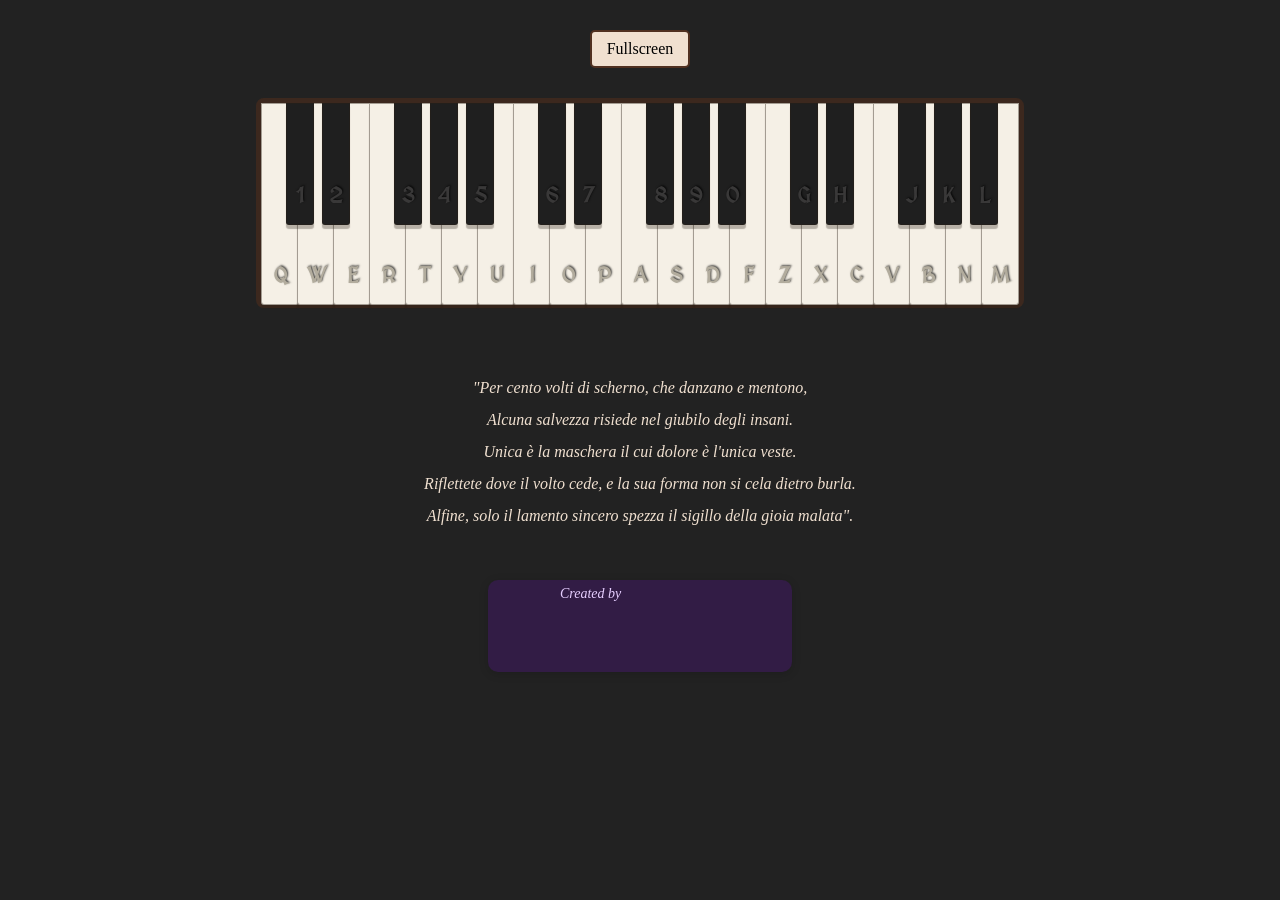
==== commit ca029b87: "Code clean and credits." ====
--- a/index.html
+++ b/index.html
@@ -2,12 +2,28 @@
 <html lang="en">
 <head>
     <meta charset="UTF-8">
-    <title>Organ</title>
+    <title>Gothic Organ | SandBay</title>
+    <link href="styles/styles.css?v=1.1" rel="stylesheet" crossorigin="anonymous" />
     <script src="js/audiosynth.js"></script>
     <script src="js/audiosynth.view.js"></script>
-    <link rel="stylesheet" href="styles/styles.css" />
     <link href="https://fonts.googleapis.com/css2?family=MedievalSharp&display=swap" rel="stylesheet">
     <meta name="viewport" content="width=device-width, initial-scale=0.8">
+    <meta property="og:title" content="Terrain Randomizer | SandBay">
+    <meta property="og:description" content="Step into the shadows of the past with the Gothic Organ, a unique, atmospheric tool designed to add a chilling layer of intrigue to your riddles and puzzle challenges.">
+    <meta property="og:type" content="website">
+    <meta property="og:image" content="https://tools.obyte.it/public/tools/images/gothic-organ.max.png">
+    <meta property="og:url" content="https://tools.obyte.it/public/tools/assets/gothic-organ/index.html">
+    <meta name="description" content="Step into the shadows of the past with the Gothic Organ, a unique, atmospheric tool designed to add a chilling layer of intrigue to your riddles and puzzle challenges.">
+    <meta name="author" content="Sandman">
+    <meta name="copyright" content="Copyright 2009, Sandman">
+    <link rel="shortcut icon" type="image/x-icon" href="https://www.sandbay.it/favicon.ico">
+    <link rel="icon" type="image/png" sizes="32x32" href="https://tools.obyte.it/assets/icons/favicon-32x32.png">
+    <link rel="icon" type="image/png" sizes="192x192" href="https://tools.obyte.it/assets/icons/android-chrome-192x192.png">
+    <link rel="icon" type="image/png" sizes="512x512" href="https://tools.obyte.it/assets/icons/android-chrome-512x512.png">
+    <link rel="apple-touch-icon" sizes="180x180" href="https://tools.obyte.it/assets/icons/apple-touch-icon.png">
+    <meta name="robots" content="index, follow">
+    <meta http-equiv="content-language" content="en">
+    <meta http-equiv="Content-Type" content="text/html; charset=UTF-8">
 </head>
 <body>
 <div class="field-mg-paragraph">
@@ -48,5 +64,20 @@
         </div>
     </div>
 </div>
+<p id="quote">
+    "Per cento volti di scherno, che danzano e mentono,<br/>
+    Alcuna salvezza risiede nel giubilo degli insani.<br/>
+    Unica &egrave; la maschera il cui dolore &egrave; l'unica veste.<br/>
+    Riflettete dove il volto cede, e la sua forma non si cela dietro burla.<br/>
+    Alfine, solo il lamento sincero spezza il sigillo della gioia malata".<br/>
+</p>
+
+<div id="credits">
+    <p>Created by</p>
+    <div id="logo">
+        <a class="logo" href="https://sandbay.it/" target="_blank"><span class="sr-only">SandBay</span></a>
+        <a class="logo hover" href="https://sandbay.it/" target="_blank"><span class="sr-only">SandBay</span></a>
+    </div>
+</div>
 </body>
 </html>
--- a/styles/styles.css
+++ b/styles/styles.css
@@ -15,10 +15,12 @@
     /* font-weight: 800; /* Più pesante per l'effetto */
     font-weight: 700; /* Usa il peso grassetto per maggiore leggibilità */
     font-size: 22px; /* Aumenta leggermente per leggibilità gotica */
-    color: rgb(60, 40, 30);
+    color: #b2ac9d;
+    text-shadow: 1px -1px 2px rgba(0, 0, 0, 0.7);
 }
 .keyboard-options .black b {
-    color: rgb(155 141 134);
+    color: #393838;
+    text-shadow: 1px -1px 2px rgba(0, 0, 0, 0.7);
 }
 
 .keyboard-options .key {
@@ -26,7 +28,6 @@
     /* font-family: Georgia, serif; /* Font invecchiato */
     /* font-weight: 400; font-size: 12px; Regolare, non troppo sottile */
 
-    /* Bordo più sporco e meno definito */
     border: 1px solid rgba(40, 30, 20, 0.4);
     border-radius: 0 0 3px 3px; /* Bordi leggermente meno arrotondati */
     cursor:pointer;
@@ -37,15 +38,15 @@
 
 .keyboard-options .key .label {
     position: absolute;
-    bottom: 4px; /* Abbassato leggermente */
+    bottom: 4px;
     text-align: center;
     left: 0;
     right: 0;
-    text-shadow: 0 -1px 0 rgba(0,0,0,0.1); /* Leggera ombra scura */
+    text-shadow: 0 -1px 0 rgba(0,0,0,0.1);
 }
 
 .keyboard-options .key:hover {
-    background-color: rgb(119, 116, 98); /* Giallo/Oro più sbiadito */
+    background-color: #777462; /* Giallo/Oro più sbiadito */
     color: rgb(119, 116, 98);
     text-shadow: none;
 }
@@ -76,7 +77,7 @@
 
 .keyboard-options .sub {
     color: rgb(100, 80, 70); /* Grigio-marrone */
-    font-size: 26px; /* Leggermente rimpicciolito */
+    font-size: 26px;
     padding: 10px;
     font-weight: 100;
     margin: 10px 0;
@@ -209,4 +210,66 @@
     /* Oscura la tastiera (filtro) */
     filter: brightness(50%) contrast(110%) hue-rotate(10deg);
     box-shadow: 0 0 50px rgba(255, 255, 255, 0.8); /* Aggiunge un bagliore scuro intorno */
-}+}
+
+#quote {
+    margin-top: 4em;
+    font-style: italic;
+    color: #f0e0d0;
+    text-align: center;
+    line-height: 2;
+    font-size: 16px;
+}
+
+
+/** Credits */
+#credits {
+    background-color: #321c45;
+    border-radius: 10px;
+    padding: 6px 24px;
+    width: 16rem;
+    height: 80px;
+    margin: 3rem auto;
+    box-shadow: 0 2px 10px #00000029;
+}
+#credits p {
+    margin: 0 0 2px 3rem;
+    font-size: 14px;
+    font-style: italic;
+    color: #e6ceff;
+}
+#logo {
+    background-image: url(https://tools.obyte.it/assets/images/logo.webp);
+    float: left;
+    display: block;
+    margin: 0;
+    position: relative;
+}
+#logo:hover a.hover {
+    opacity: 1;
+}
+#logo a {
+    display: block;
+    width: 256px;
+    height: 49px;
+}
+#logo a.hover {
+    background-image: url(https://tools.obyte.it/assets/images/logoHover.webp);
+    width: 42px;
+    position: absolute;
+    top: 0;
+    left: 0;
+    opacity: 0;
+    transition: opacity .3s ease-in-out;
+}
+.sr-only {
+    position: absolute;
+    width: 1px;
+    height: 1px;
+    padding: 0;
+    margin: -1px;
+    overflow: hidden;
+    clip: rect(0, 0, 0, 0);
+    white-space: nowrap;
+    border-width: 0;
+}
